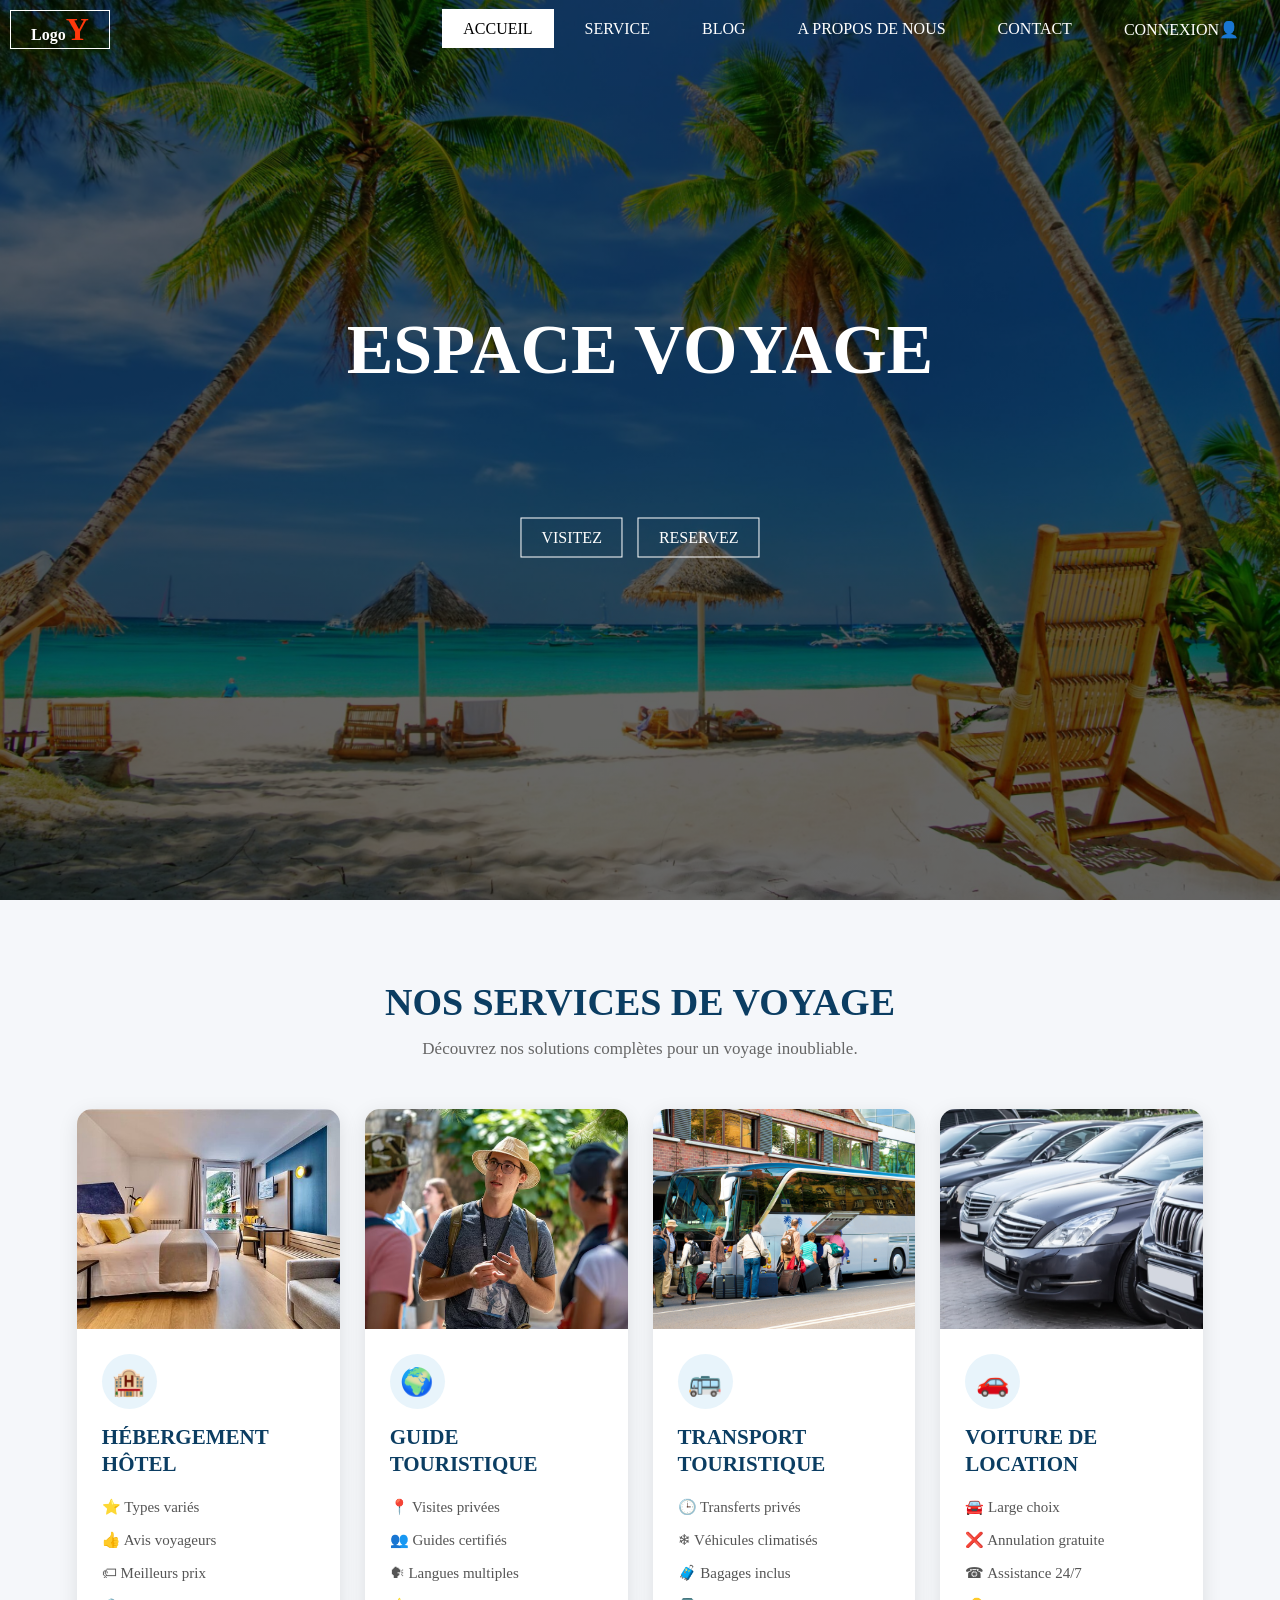
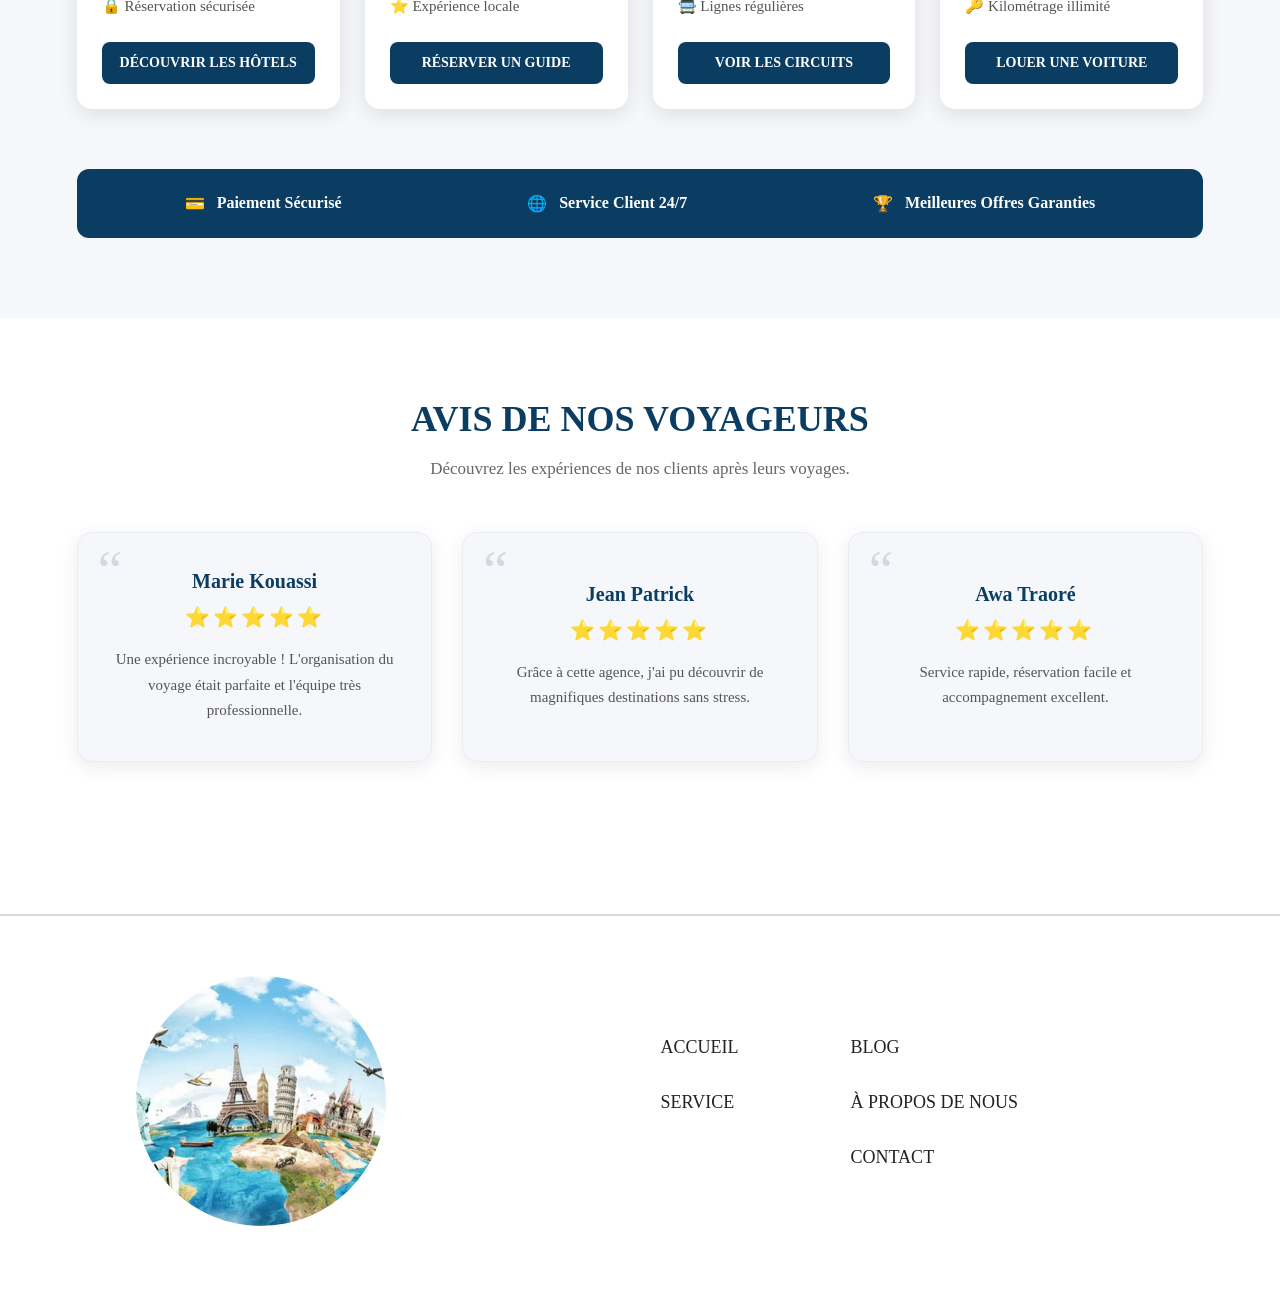
==== service.html @ 1d92da72 "nouvelle page" ====
<!DOCTYPE html>
<html lang="fr">

<head>
    <meta charset="UTF-8">
    <meta name="viewport" content="width=device-width, initial-scale=1.0">
    <link rel="stylesheet" href="css service.css">
    <title>Site Web</title>
</head>

<body>

    <header>

        <div class="principale">

            <div class="logo">
                <a href="#">Logo<span>Y</span></a>
            </div>

            <!-- Bouton Burger -->
            <input type="checkbox" id="check">

            <label for="check" class="burger">
                ☰

            </label>

            <ul>
                <li class="active"><a href="index.html">Accueil</a></li>
                <li><a href="service.html">Service</a></li>
                <li><a href="blog.html">Blog</a></li>
                <li><a href="A propos.html">A propos de nous</a></li>
                <li><a href="contact.html">Contact</a></li>
                <li><a href="connexion.html">Connexion👤</a></li>
            </ul>

        </div>

        <div class="titre">
            <h1>ESPACE VOYAGE</h1>
        </div>

        <div class="bouton">
            <a href="visitez.html" class="btn">VISITEZ </a>
            <a href="reservez.html" class="btn">RESERVEZ </a>
        </div>

    </header>






    <section class="services">


    <div class="service-header">

        <h1>NOS SERVICES DE VOYAGE</h1>

        <p>
            Découvrez nos solutions complètes pour un voyage inoubliable.
        </p>

    </div>



    <div class="service-container">



        <!-- CARTE 1 -->

        <div class="service-card">


            <img src="./image/hebergement hotel.jpg" alt="Hébergement">


            <div class="card-content">


                <div class="icon">
                    🏨
                </div>


                <h2>
                    HÉBERGEMENT<br>
                    HÔTEL
                </h2>


                <ul>

                    <li>⭐ Types variés</li>
                    <li>👍 Avis voyageurs</li>
                    <li>🏷 Meilleurs prix</li>
                    <li>🔒 Réservation sécurisée</li>

                </ul>


                <button>
                    DÉCOUVRIR LES HÔTELS
                </button>


            </div>


        </div>





        <!-- CARTE 2 -->

        <div class="service-card">


            <img src="./image/guide touristique.avif" alt="Guide touristique">


            <div class="card-content">


                <div class="icon">
                    🌍
                </div>


                <h2>
                    GUIDE<br>
                    TOURISTIQUE
                </h2>


                <ul>

                    <li>📍 Visites privées</li>
                    <li>👥 Guides certifiés</li>
                    <li>🗣 Langues multiples</li>
                    <li>⭐ Expérience locale</li>

                </ul>


                <button>
                    RÉSERVER UN GUIDE
                </button>


            </div>


        </div>





        <!-- CARTE 3 -->

        <div class="service-card">


            <img src="./image/transport touristique.jpg" alt="Transport">


            <div class="card-content">


                <div class="icon">
                    🚌
                </div>


                <h2>
                    TRANSPORT<br>
                    TOURISTIQUE
                </h2>


                <ul>

                    <li>🕒 Transferts privés</li>
                    <li>❄ Véhicules climatisés</li>
                    <li>🧳 Bagages inclus</li>
                    <li>🚍 Lignes régulières</li>

                </ul>


                <button>
                    VOIR LES CIRCUITS
                </button>


            </div>


        </div>






        <!-- CARTE 4 -->

        <div class="service-card">


            <img src="./image/voiture en location.jpg" alt="Location voiture">


            <div class="card-content">


                <div class="icon">
                    🚗
                </div>


                <h2>
                    VOITURE DE<br>
                    LOCATION
                </h2>


                <ul>

                    <li>🚘 Large choix</li>
                    <li>❌ Annulation gratuite</li>
                    <li>☎ Assistance 24/7</li>
                    <li>🔑 Kilométrage illimité</li>

                </ul>


                <button>
                    LOUER UNE VOITURE
                </button>


            </div>


        </div>



    </div>






    <!-- BAS DE PAGE SERVICE -->


    <div class="service-footer">


        <div>
            💳
            <span>Paiement Sécurisé</span>
        </div>


        <div>
            🌐
            <span>Service Client 24/7</span>
        </div>


        <div>
            🏆
            <span>Meilleures Offres Garanties</span>
        </div>


    </div>



</section>



<!-- ========================= -->
<!-- AVIS CLIENTS -->
<!-- ========================= -->


<section class="avis">


    <div class="avis-title">

        <h2>
            AVIS DE NOS VOYAGEURS
        </h2>

        <p>
            Découvrez les expériences de nos clients après leurs voyages.
        </p>

    </div>



    <div class="avis-container">



        <!-- AVIS 1 -->

        <div class="avis-card">



            <h3>
                Marie Kouassi
            </h3>


            <div class="stars">
                ⭐⭐⭐⭐⭐
            </div>


            <p>
                Une expérience incroyable ! 
                L'organisation du voyage était parfaite
                et l'équipe très professionnelle.
            </p>


        </div>




        <!-- AVIS 2 -->


        <div class="avis-card">



            <h3>
                Jean Patrick
            </h3>


            <div class="stars">
                ⭐⭐⭐⭐⭐
            </div>


            <p>
                Grâce à cette agence, j'ai pu découvrir
                de magnifiques destinations sans stress.
            </p>


        </div>


        <!-- AVIS 3 -->


        <div class="avis-card">



            <h3>
                Awa Traoré
            </h3>


            <div class="stars">
                ⭐⭐⭐⭐⭐
            </div>


            <p>
                Service rapide, réservation facile
                et accompagnement excellent.
            </p>


        </div>



    </div>


</section>


 <br><br> <br><br> 
     <footer>
    <div class="footer-container">

        <div class="footer-logo">
            <img src="./image/image du footer.webp" alt="Logo">
        </div>

        <div class="footer-menu">
        
                <ul class="footer-list">
                <li><a href="#">ACCUEIL</a></li>
                <li><a href="#">SERVICE</a></li>
            </ul>

            <ul class="footer-list">
                <li><a href="#">BLOG</a></li>
                <li><a href="#">À PROPOS DE NOUS</a></li>
                <li><a href="#">CONTACT</a></li>
            </ul>
        </div>

    </div>
  </footer>

</body>
</html>
---- css service.css ----
/* RESET */

*{
    padding:0;
    margin:0;
    box-sizing:border-box;
    font-family:century;
}


html,body{
    width:100%;
    overflow-x:hidden;
}


/* ========================= */
/* HEADER */
/* ========================= */

header{

    background-image:
    linear-gradient(rgba(0,0,0,0.6),
    rgba(0,0,0,0.6)),
    url(./image/vacance.jpg);

    width:100%;
    height:100vh;

    background-size:cover;
    background-position:center;
    background-repeat:no-repeat;

    position:relative;
}


/* LOGO */

.logo a{

    color:#fff;

    padding:0 20px;

    border:1px solid #fff;

    position:absolute;

    top:10px;
    left:10px;

    text-transform:none;
    text-decoration:none;

    font-weight:900;

    text-shadow:0 0 10px rgba(0,0,0,0.7);

}


.logo span{

    color:rgb(255,56,11);

    font-weight:bold;

    font-size:2rem;

}


/* MENU */

ul{

    list-style:none;

    display:flex;

    justify-content:flex-end;

    gap:10px;

    padding-top:20px;

    padding-right:20px;

}


ul li a{

    text-decoration:none;

    color:white;

    padding:10px 20px;

    text-transform:uppercase;

    border:1px solid transparent;

    font-weight:500;

    transition:.6s;

}



ul li a:hover{

    background:white;
    color:black;

}



ul li.active a{

    background:white;
    color:black;

}



/* CONTENEUR */

.principale{

    width:100%;

    max-width:114rem;

    margin:auto;

}



/* TITRE */

.titre{

    position:absolute;

    top:50%;

    left:50%;

    transform:translate(-50%,-50%);

    width:100%;

    text-align:center;

}



.titre h1{

    color:white;

    font-size:70px;

    margin-bottom: 200px; /* Espace en bas */

}



/* BOUTONS */


.bouton{

    position:absolute;

    top:60%;

    left:50%;

    transform:translate(-50%,-50%);

    display:flex;

    justify-content:center;

    gap:15px;

}



.bouton a{

    color:white;

    text-decoration:none;

    border:1px solid white;

    padding:10px 20px;

    margin-bottom: 5px; /* Espace en bas */

}


.btn{

    transition:.6s;

}


.btn:hover{

    background:white;

    color:black;

}


/* IMAGES */

img{

    max-width:100%;

    height:auto;

}



/* ========================= */
/* TABLETTE */
/* ========================= */


@media(max-width:1230px){


    .titre h1{

        font-size:55px;

    }


}




@media(max-width:1040px){


    ul li a{

        padding:8px 12px;

        font-size:14px;

    }



    .titre h1{

        font-size:45px;

    }



}




/* ========================= */
/* MOBILE */
/* ========================= */


@media(max-width:768px){


header{

    height:100vh;

}



.principale{

    display:flex;

    flex-direction:column;

    align-items:center;

    padding-top:80px;

}



/* LOGO */

.logo a{

    font-size:15px;

}



/* MENU */


ul{

    width:100%;

    display:flex;

    justify-content:center;

    flex-wrap:wrap;

    padding:0 10px;

    gap:5px;

}


ul li a{

    padding:8px 10px;

    font-size:12px;

}



/* TITRE */


.titre{

    top:45%;

}



.titre h1{

    font-size:clamp(30px,8vw,45px);

    padding:0 15px;

}



/* BOUTONS */


.bouton{

    top:65%;

    width:100%;

    flex-wrap:wrap;

}


.bouton a{

    font-size:14px;

    padding:10px 15px;

}



}




/* ========================= */
/* PETIT TELEPHONE */
/* ========================= */


@media(max-width:400px){


.logo a{

    font-size:13px;

}



ul li a{

    font-size:10px;

    padding:7px;

}



.titre{

    top:45%;

}



.titre h1{

    font-size:28px;

}



.bouton{

    top:70%;

    flex-direction:column;

    align-items:center;

}



.bouton a{

    width:150px;

    text-align:center;

}



}

/****************************************************************************************************************/

/* ========================= */
/* MENU BURGER */
/* ========================= */

#check {
    display: none;
}

.burger {
    display: none;
    font-size: 35px;
    color: rgb(227, 40, 40);
    cursor: pointer;
    z-index: 1000;
}

/* ========================= */
/* RESPONSIVE */
/* ========================= */

@media (max-width:900px) {

    .principale {
        display: flex;
        justify-content: space-between;
        align-items: center;
        padding: 20px;
        position: relative;
    }

    /* Le logo reste à gauche */
    .logo {
        flex: 1;
    }

    /* Le burger est à droite */
    .burger {
        display: block;
        margin-left: auto;
    }

    /* Menu déroulant */
    ul {
        position: absolute;
        top: 70px;
        right: 20px;
        /* Affiché à droite */
        left: auto;
        /* Annule le left:0 */
        width: 220px;
        background: rgba(0, 0, 0, 0.95);
        border-radius: 10px;
        z-index: 10;
        display: none;
        flex-direction: column;
        align-items: center;
        padding: 20px 0;
    }

    /* Affiche le menu */
    #check:checked~ul {
        display: flex;
    }

    ul li {
        width: 100%;
        text-align: center;
        margin: 8px 0;
    }

    ul li a {
        display: block;
        font-size: 18px;
        padding: 10px;
    }

    .titre {
        width: 100%;
        text-align: center;
    }

    .titre h1 {
        font-size: 40px;
    }

    .bouton {
        width: 100%;
        display: flex;
        justify-content: center;
        gap: 10px;
        flex-wrap: wrap;
    }
}





/* ========================================================= */
/* SECTION SERVICES */
/* ========================================================= */

.services {
    width: 100%;
    padding: 80px 6%;
    background: #f5f7fa;
    box-sizing: border-box;
}


/* ========================================================= */
/* TITRE DE LA SECTION */
/* ========================================================= */

.service-header {
    text-align: center;
    margin-bottom: 50px;
}

.service-header h1 {
    font-size: 38px;
    font-weight: 700;
    color: #0b3d62;
    margin-bottom: 15px;
    text-transform: uppercase;
}

.service-header p {
    font-size: 17px;
    color: #666;
    margin: 0;
}


/* ========================================================= */
/* CONTENEUR DES CARTES */
/* ========================================================= */

.service-container {
    width: 100%;
    display: grid;
    grid-template-columns: repeat(4, 1fr);
    gap: 25px;
    align-items: stretch;
}


/* ========================================================= */
/* CARTE SERVICE */
/* ========================================================= */

.service-card {
    background: #ffffff;
    border-radius: 15px;
    overflow: hidden;
    box-shadow: 0 5px 20px rgba(0, 0, 0, 0.10);
    transition: all 0.3s ease;
    display: flex;
    flex-direction: column;
}


/* Effet au passage de la souris */

.service-card:hover {
    transform: translateY(-10px);
    box-shadow: 0 15px 30px rgba(0, 0, 0, 0.18);
}


/* ========================================================= */
/* IMAGE */
/* ========================================================= */

.service-card > img {
    width: 100%;
    height: 220px;
    object-fit: cover;
    display: block;
    transition: transform 0.4s ease;
}


/* Zoom de l'image */

.service-card:hover > img {
    transform: scale(1.05);
}


/* ========================================================= */
/* CONTENU DE LA CARTE */
/* ========================================================= */

.card-content {
    padding: 25px;
    display: flex;
    flex-direction: column;
    flex: 1;
}


/* ========================================================= */
/* ICONE */
/* ========================================================= */

.card-content .icon {
    width: 55px;
    height: 55px;

    display: flex;
    justify-content: center;
    align-items: center;

    background: #e8f4fb;
    border-radius: 50%;

    font-size: 27px;

    margin-bottom: 15px;
}


/* ========================================================= */
/* TITRE CARTE */
/* ========================================================= */

.card-content h2 {
    font-size: 21px;
    line-height: 1.3;
    color: #0b3d62;

    margin: 0 0 18px;

    font-weight: 700;
}


/* ========================================================= */
/* LISTE */
/* ========================================================= */

.card-content ul {
    list-style: none;

    padding: 0;
    margin: 0 0 25px;

    display: flex;
    flex-direction: column;

    gap: 12px;
}


.card-content ul li {
    font-size: 15px;
    color: #555;

    display: flex;
    align-items: center;

    line-height: 1.4;
}


/* ========================================================= */
/* BOUTON */
/* ========================================================= */

.card-content button {
    margin-top: auto;

    width: 100%;

    padding: 13px 15px;

    border: none;
    border-radius: 8px;

    background: #0b3d62;
    color: white;

    font-size: 14px;
    font-weight: 700;

    cursor: pointer;

    transition: all 0.3s ease;
}


.card-content button:hover {
    background: #0a0237;
    transform: translateY(-2px);
}


/* ========================================================= */
/* FOOTER DES SERVICES */
/* ========================================================= */

.service-footer {
    margin-top: 60px;

    width: 100%;

    background: #0b3d62;

    border-radius: 12px;

    padding: 25px 30px;

    display: flex;
    justify-content: space-around;
    align-items: center;

    gap: 30px;

    box-sizing: border-box;
}


/* Chaque élément */

.service-footer > div {
    display: flex;
    align-items: center;
    justify-content: center;

    gap: 12px;

    color: white;

    font-size: 16px;
    font-weight: 600;

    text-align: center;
}


/* Emoji / icone */

.service-footer > div:first-letter {
    font-size: 25px;
}


/* ========================================================= */
/* TABLETTE */
/* ========================================================= */

@media screen and (max-width: 1100px) {

    .services {
        padding: 70px 4%;
    }


    .service-container {
        grid-template-columns: repeat(2, 1fr);
        gap: 25px;
    }


    .service-header h1 {
        font-size: 32px;
    }

}


/* ========================================================= */
/* TELEPHONE */
/* ========================================================= */

@media screen and (max-width: 650px) {

    .services {
        padding: 50px 20px;
    }


    .service-header {
        margin-bottom: 35px;
    }


    .service-header h1 {
        font-size: 26px;
        line-height: 1.3;
    }


    .service-header p {
        font-size: 15px;
        line-height: 1.6;
    }


    .service-container {
        grid-template-columns: 1fr;
        gap: 25px;
    }


    .service-card > img {
        height: 210px;
    }


    .card-content {
        padding: 22px;
    }


    .card-content h2 {
        font-size: 20px;
    }


    .service-footer {
        flex-direction: column;

        padding: 25px 15px;

        gap: 20px;
    }


    .service-footer > div {
        width: 100%;
        font-size: 14px;
    }

}


/* ========================================================= */
/* PETIT TELEPHONE */
/* ========================================================= */

@media screen and (max-width: 400px) {

    .services {
        padding: 40px 15px;
    }


    .service-header h1 {
        font-size: 23px;
    }


    .service-card > img {
        height: 190px;
    }


    .card-content {
        padding: 20px;
    }


    .card-content ul li {
        font-size: 14px;
    }


    .card-content button {
        font-size: 13px;
    }

}




/* ========================================================= */
/* SECTION AVIS CLIENTS */
/* ========================================================= */

.avis {
    width: 100%;
    padding: 80px 6%;
    background: #ffffff;
    box-sizing: border-box;
}


/* ========================================================= */
/* TITRE */
/* ========================================================= */

.avis-title {
    text-align: center;
    margin-bottom: 50px;
}


.avis-title h2 {
    margin: 0 0 15px;

    font-size: 36px;
    font-weight: 700;

    color: #0b3d62;

    text-transform: uppercase;
}


.avis-title p {
    margin: 0;

    font-size: 17px;
    color: #666;

    line-height: 1.6;
}


/* ========================================================= */
/* CONTENEUR DES AVIS */
/* ========================================================= */

.avis-container {
    width: 100%;

    display: grid;

    grid-template-columns: repeat(3, 1fr);

    gap: 30px;

    max-width: 1200px;

    margin: 0 auto;
}


/* ========================================================= */
/* CARTE AVIS */
/* ========================================================= */

.avis-card {
    position: relative;

    background: #f5f7fa;

    padding: 35px 30px;

    border-radius: 15px;

    text-align: center;

    box-shadow: 0 5px 20px rgba(0, 0, 0, 0.08);

    border: 1px solid #e9edf1;

    transition: all 0.3s ease;

    min-height: 230px;

    display: flex;
    flex-direction: column;
    justify-content: center;
}


/* ========================================================= */
/* EFFET SURVOL */
/* ========================================================= */

.avis-card:hover {
    transform: translateY(-8px);

    box-shadow: 0 15px 30px rgba(0, 0, 0, 0.15);

    border-color: #0b3d62;
}


/* ========================================================= */
/* NOM DU CLIENT */
/* ========================================================= */

.avis-card h3 {
    margin: 0 0 12px;

    font-size: 20px;

    color: #0b3d62;

    font-weight: 700;
}


/* ========================================================= */
/* ETOILES */
/* ========================================================= */

.stars {
    font-size: 20px;

    margin-bottom: 18px;

    letter-spacing: 3px;
}


/* ========================================================= */
/* TEXTE DE L'AVIS */
/* ========================================================= */

.avis-card p {
    margin: 0;

    font-size: 15px;

    line-height: 1.7;

    color: #555;
}


/* ========================================================= */
/* PETIT ELEMENT DECORATIF */
/* ========================================================= */

.avis-card::before {
    content: "“";

    position: absolute;

    top: 10px;
    left: 20px;

    font-size: 55px;

    line-height: 1;

    color: #0b3d62;

    opacity: 0.15;

    font-family: Georgia, serif;
}


/* ========================================================= */
/* TABLETTE */
/* ========================================================= */

@media screen and (max-width: 1000px) {

    .avis {
        padding: 70px 4%;
    }


    .avis-title h2 {
        font-size: 31px;
    }


    .avis-container {
        grid-template-columns: repeat(2, 1fr);

        gap: 25px;
    }


    .avis-card:last-child {
        grid-column: 1 / -1;

        max-width: 500px;

        width: 100%;

        margin: 0 auto;
    }

}


/* ========================================================= */
/* TELEPHONE */
/* ========================================================= */

@media screen and (max-width: 650px) {

    .avis {
        padding: 55px 20px;
    }


    .avis-title {
        margin-bottom: 35px;
    }


    .avis-title h2 {
        font-size: 26px;

        line-height: 1.3;
    }


    .avis-title p {
        font-size: 15px;
    }


    .avis-container {
        grid-template-columns: 1fr;

        gap: 22px;
    }


    .avis-card {
        min-height: auto;

        padding: 30px 25px;
    }


    .avis-card:last-child {
        grid-column: auto;

        max-width: none;
    }


    .avis-card h3 {
        font-size: 19px;
    }


    .stars {
        font-size: 18px;

        letter-spacing: 2px;
    }


    .avis-card p {
        font-size: 14px;
    }

}


/* ========================================================= */
/* PETIT TELEPHONE */
/* ========================================================= */

@media screen and (max-width: 400px) {

    .avis {
        padding: 45px 15px;
    }


    .avis-title h2 {
        font-size: 23px;
    }


    .avis-card {
        padding: 25px 20px;
    }


    .avis-card h3 {
        font-size: 18px;
    }


    .avis-card p {
        font-size: 14px;

        line-height: 1.6;
    }

}





























































































































/* ========================= */
/* FOOTER */
/* ========================= */

footer {
    width: 100%;
    background: #fff;
    border-top: 2px solid #d9d9d9;
    padding: 60px 20px;

}

.footer-container {
    width: 90%;
    max-width: 1200px;
    margin: auto;
    display: flex;
    justify-content: space-between;
    align-items: center;
    gap: 50px;
    flex-wrap: wrap;
}

.footer-logo {
    flex: 1;
    text-align: center;
}

.footer-logo img {
    width: 220px;
    max-width: 100%;
    height: auto;
    border-radius: 50%;
}

.footer-menu {
    flex: 2;
    display: flex;
    justify-content: center;
    gap: 70px;
    flex-wrap: wrap;
}

.footer-menu ul {
    list-style: none;
    padding: 0;
    margin: 0;

    display: flex;
    flex-direction: column;
    gap: 12px;
}

.footer-menu a {
    text-decoration: none;
    color: #222;
    font-size: 18px;
    text-transform: uppercase;
    transition: .3s;
}

.footer-menu a:hover {
    color: #0077cc;
}

/* ========================= */
/* RESPONSIVE FOOTER */
/* ========================= */


/* Ordinateur portable */
@media(max-width:1000px){

    .footer-container{

        gap:30px;

    }


    .footer-logo img{

        width:180px;

    }


    .footer-menu{

        gap:40px;

    }


    .footer-menu ul{

        padding-top:0;
        justify-content:flex-start;

    }

}



/* Tablette */
@media(max-width:768px){


    .footer-container{

        flex-direction:column;

        justify-content:center;

        align-items:center;

        text-align:center;

        width:90%;

        gap:40px;

    }



    .footer-logo{

        width:100%;

    }



    .footer-logo img{

        width:160px;

    }



    .footer-menu{

        width:100%;

        flex-direction:column;

        justify-content:center;

        align-items:center;

        gap:25px;

    }



    .footer-menu ul{

        width:100%;

        display:flex;

        flex-direction:column;

        align-items:center;

        justify-content:center;

        padding:0;

        margin:0;

        gap:12px;

    }



    .footer-menu a{

        font-size:16px;

    }


}



/* Téléphone */
@media(max-width:480px){


    footer{

        padding:40px 10px;

    }



    .footer-container{

        width:100%;

    }



    .footer-logo img{

        width:130px;

    }



    .footer-menu{

        gap:20px;

    }



    .footer-menu a{

        font-size:14px;

    }



}

/* ========================= */
/* FOOTER  */
/* ========================= */


footer{
    width:100%;
    overflow:hidden;
}



.footer-container{

    width:90%;

    max-width:1200px;

    margin:auto;

    display:flex;

    justify-content:space-between;

    align-items:center;

    flex-wrap:wrap;

    gap:40px;

}



/* LOGO FOOTER */

.footer-logo{

    flex:1;

    text-align:center;

}


.footer-logo img{

    width:250px;
    height:250px;
    max-width:100%;
    object-fit:cover;
    border-radius:50%;

}



/* MENU FOOTER */

.footer-menu{

    flex:2;

    display:flex !important;

    flex-direction:row !important;

    justify-content:center;

    align-items:flex-start;

    gap:70px;

    flex-wrap:wrap;

}





.footer-menu ul{

    list-style:none;

    display:flex !important;

    flex-direction:column !important;

    justify-content:flex-start !important;

    align-items:flex-start !important;

    gap:12px;

    padding:0 !important;

    margin:0 !important;

    width:auto;

    position:static !important;

    background:none !important;

}



.footer-menu li{

    width:auto;

    display:block;

}



.footer-menu a{

    display:block;

    text-decoration:none;

    color:#222;

    font-size:18px;

    text-transform:uppercase;

    white-space:nowrap;

    transition:.3s;

}



.footer-menu a:hover{

    color:#0077cc;

}



/* ========================= */
/* ECRAN MOYEN 1000px */
/* ========================= */


@media(max-width:1000px){


    .footer-container{

        justify-content:center;

    }


    .footer-menu{

        width:100%;

        justify-content:center;

        gap:50px;

    }


}



/* ========================= */
/* TABLETTE 768px */
/* ========================= */


@media(max-width:768px){


    .footer-container{

        flex-direction:column;

        text-align:center;

        gap:40px;

    }


    .footer-menu{

        width:100%;

        flex-direction:column !important;

        align-items:center;

        gap:25px;

    }


    .footer-menu ul{

        align-items:center !important;

        text-align:center;

    }


    .footer-menu a{

        font-size:16px;

    }


}



/* ========================= */
/* PETIT TELEPHONE 480px */
/* ========================= */


@media(max-width:480px){


    footer{

        padding:40px 15px;

    }


    .footer-container{

        width:100%;

    }


    .footer-logo img{

        width:130px;

    }


    .footer-menu a{

        font-size:14px;

    }


}
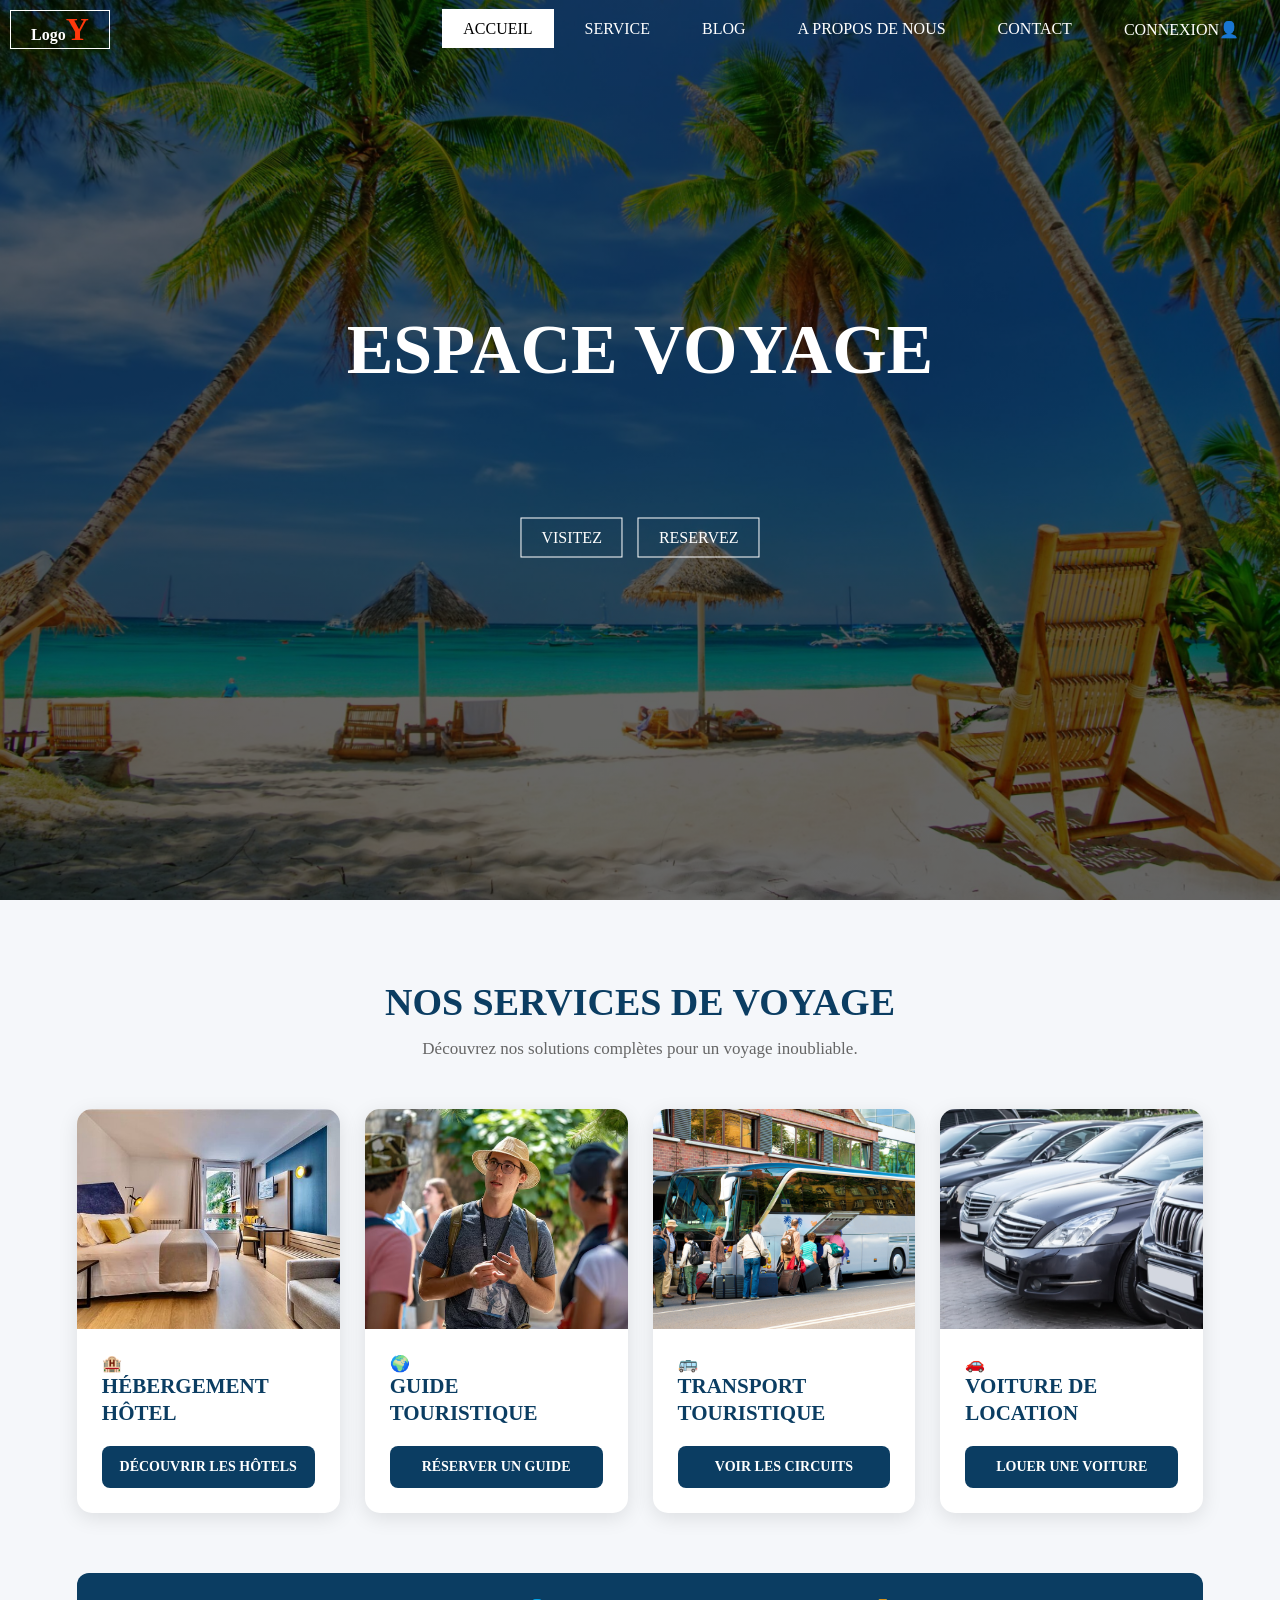
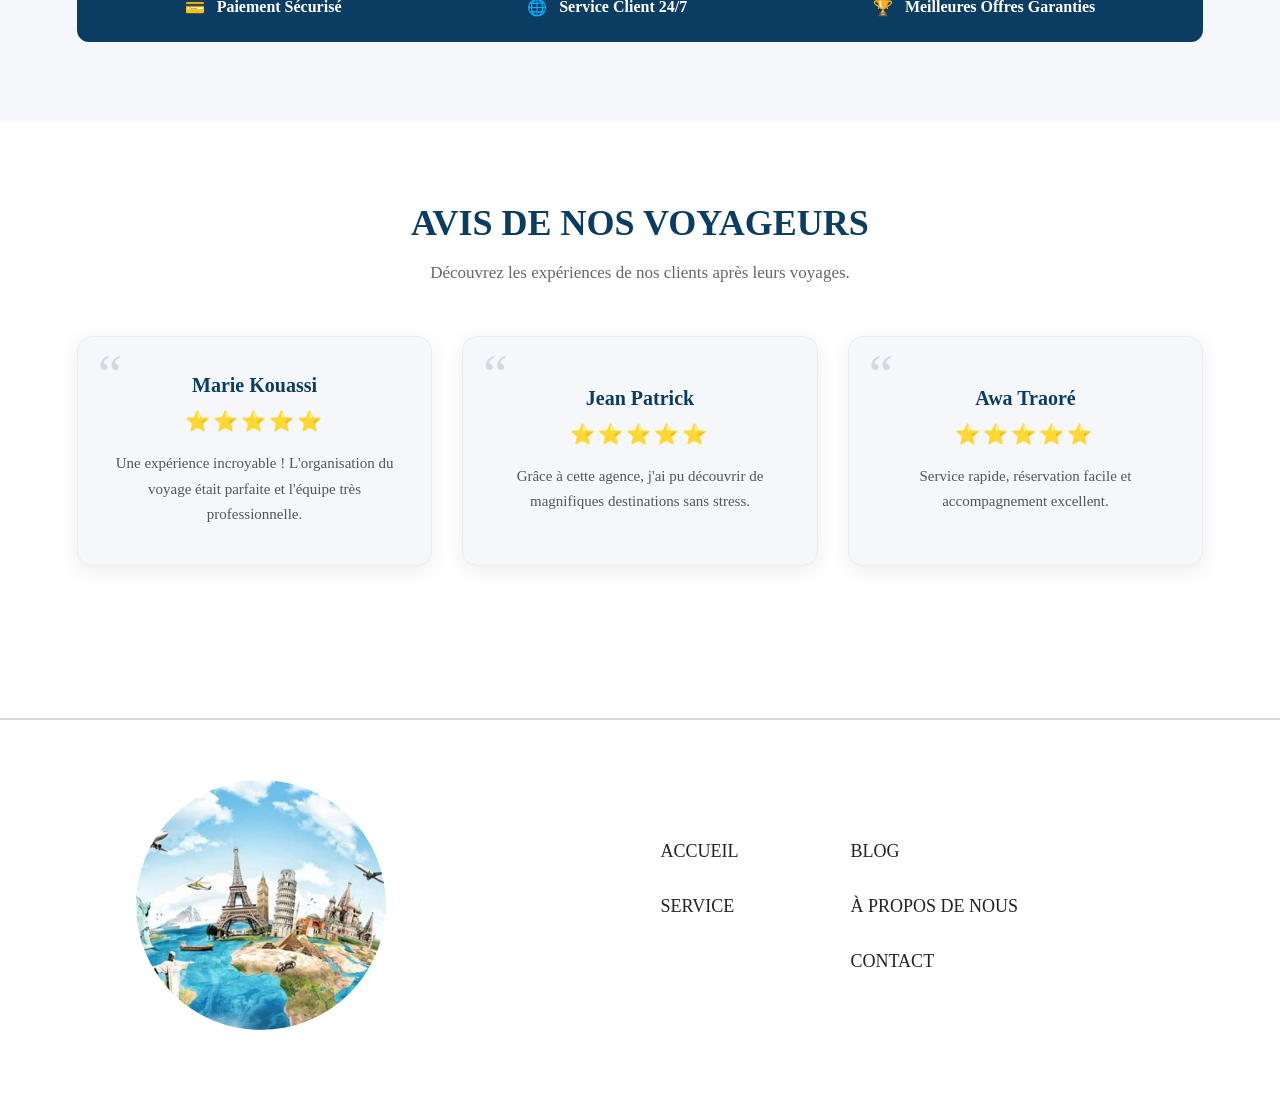
==== commit 93d69a46: "changement des cartes" ====
--- a/service.html
+++ b/service.html
@@ -94,16 +94,6 @@
                 </h2>
 
 
-                <ul>
-
-                    <li>⭐ Types variés</li>
-                    <li>👍 Avis voyageurs</li>
-                    <li>🏷 Meilleurs prix</li>
-                    <li>🔒 Réservation sécurisée</li>
-
-                </ul>
-
-
                 <button>
                     DÉCOUVRIR LES HÔTELS
                 </button>
@@ -140,16 +130,6 @@
                 </h2>
 
 
-                <ul>
-
-                    <li>📍 Visites privées</li>
-                    <li>👥 Guides certifiés</li>
-                    <li>🗣 Langues multiples</li>
-                    <li>⭐ Expérience locale</li>
-
-                </ul>
-
-
                 <button>
                     RÉSERVER UN GUIDE
                 </button>
@@ -186,16 +166,6 @@
                 </h2>
 
 
-                <ul>
-
-                    <li>🕒 Transferts privés</li>
-                    <li>❄ Véhicules climatisés</li>
-                    <li>🧳 Bagages inclus</li>
-                    <li>🚍 Lignes régulières</li>
-
-                </ul>
-
-
                 <button>
                     VOIR LES CIRCUITS
                 </button>
@@ -231,16 +201,6 @@
                     VOITURE DE<br>
                     LOCATION
                 </h2>
-
-
-                <ul>
-
-                    <li>🚘 Large choix</li>
-                    <li>❌ Annulation gratuite</li>
-                    <li>☎ Assistance 24/7</li>
-                    <li>🔑 Kilométrage illimité</li>
-
-                </ul>
 
 
                 <button>
--- a/css service.css
+++ b/css service.css
@@ -678,27 +678,6 @@
 
 
 /* ========================================================= */
-/* ICONE */
-/* ========================================================= */
-
-.card-content .icon {
-    width: 55px;
-    height: 55px;
-
-    display: flex;
-    justify-content: center;
-    align-items: center;
-
-    background: #e8f4fb;
-    border-radius: 50%;
-
-    font-size: 27px;
-
-    margin-bottom: 15px;
-}
-
-
-/* ========================================================= */
 /* TITRE CARTE */
 /* ========================================================= */
 
@@ -713,21 +692,7 @@
 }
 
 
-/* ========================================================= */
-/* LISTE */
-/* ========================================================= */
-
-.card-content ul {
-    list-style: none;
-
-    padding: 0;
-    margin: 0 0 25px;
-
-    display: flex;
-    flex-direction: column;
-
-    gap: 12px;
-}
+
 
 
 .card-content ul li {
@@ -1263,127 +1228,7 @@
 
 }
 
-
-
-
-
-
-
-
-
-
-
-
-
-
-
-
-
-
-
-
-
-
-
-
-
-
-
-
-
-
-
-
-
-
-
-
-
-
-
-
-
-
-
-
-
-
-
-
-
-
-
-
-
-
-
-
-
-
-
-
-
-
-
-
-
-
-
-
-
-
-
-
-
-
-
-
-
-
-
-
-
-
-
-
-
-
-
-
-
-
-
-
-
-
-
-
-
-
-
-
-
-
-
-
-
-
-
-
-
-
-
-
-
-
-
-
-
-
-
-
-
-
+/* .................................................................................................................................................. */
 
 
 
